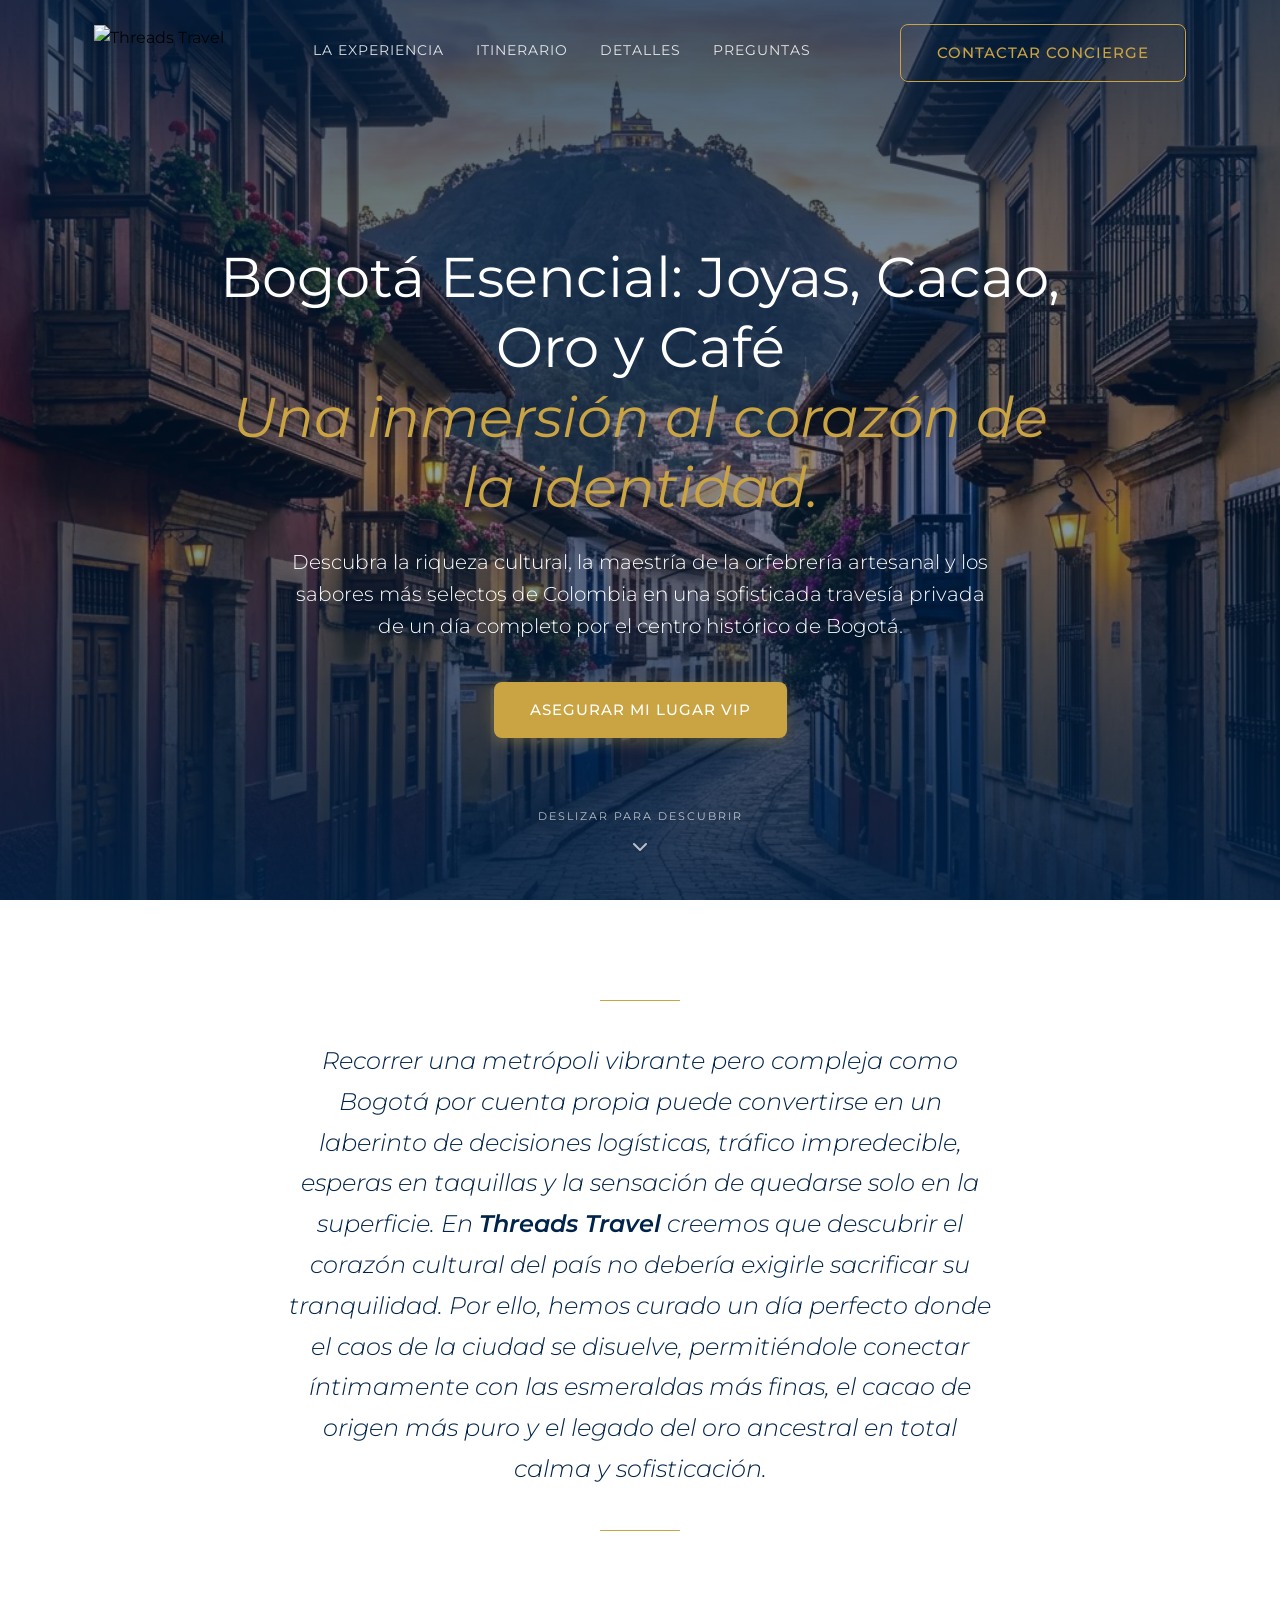
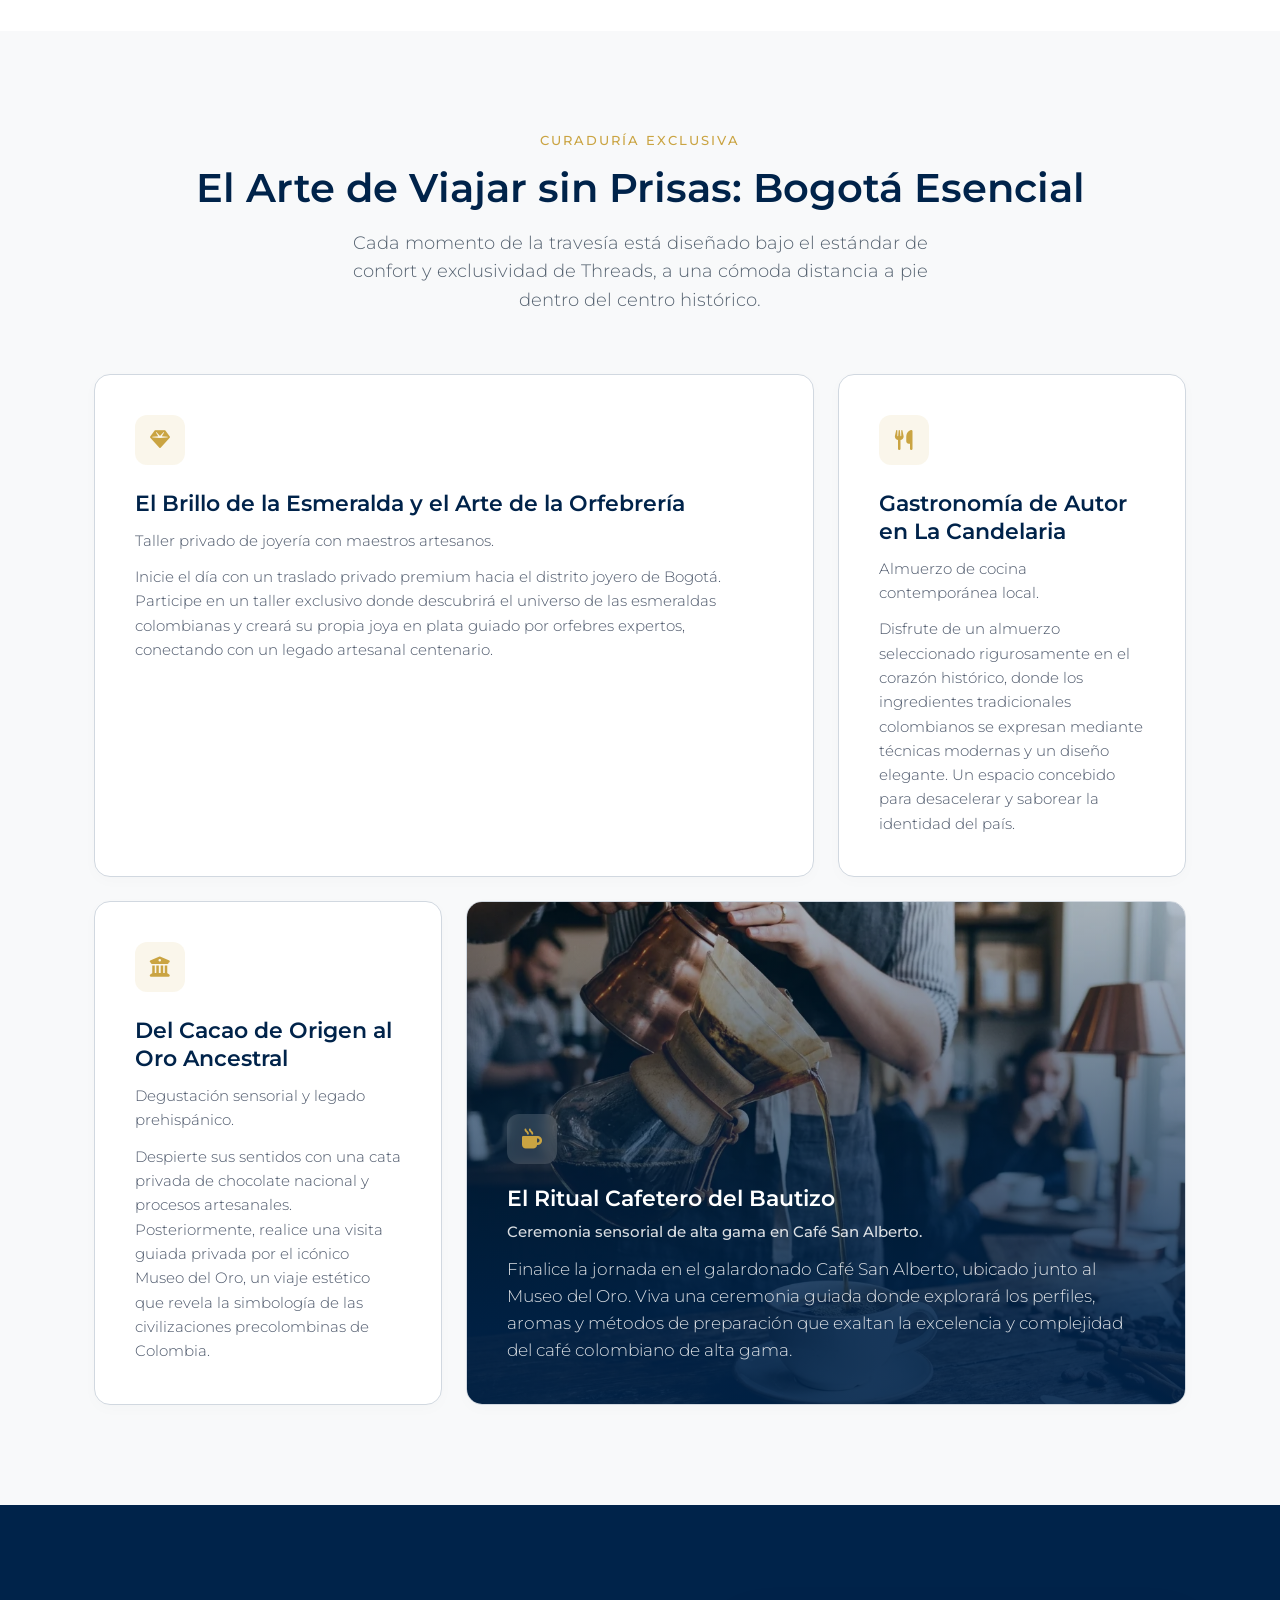
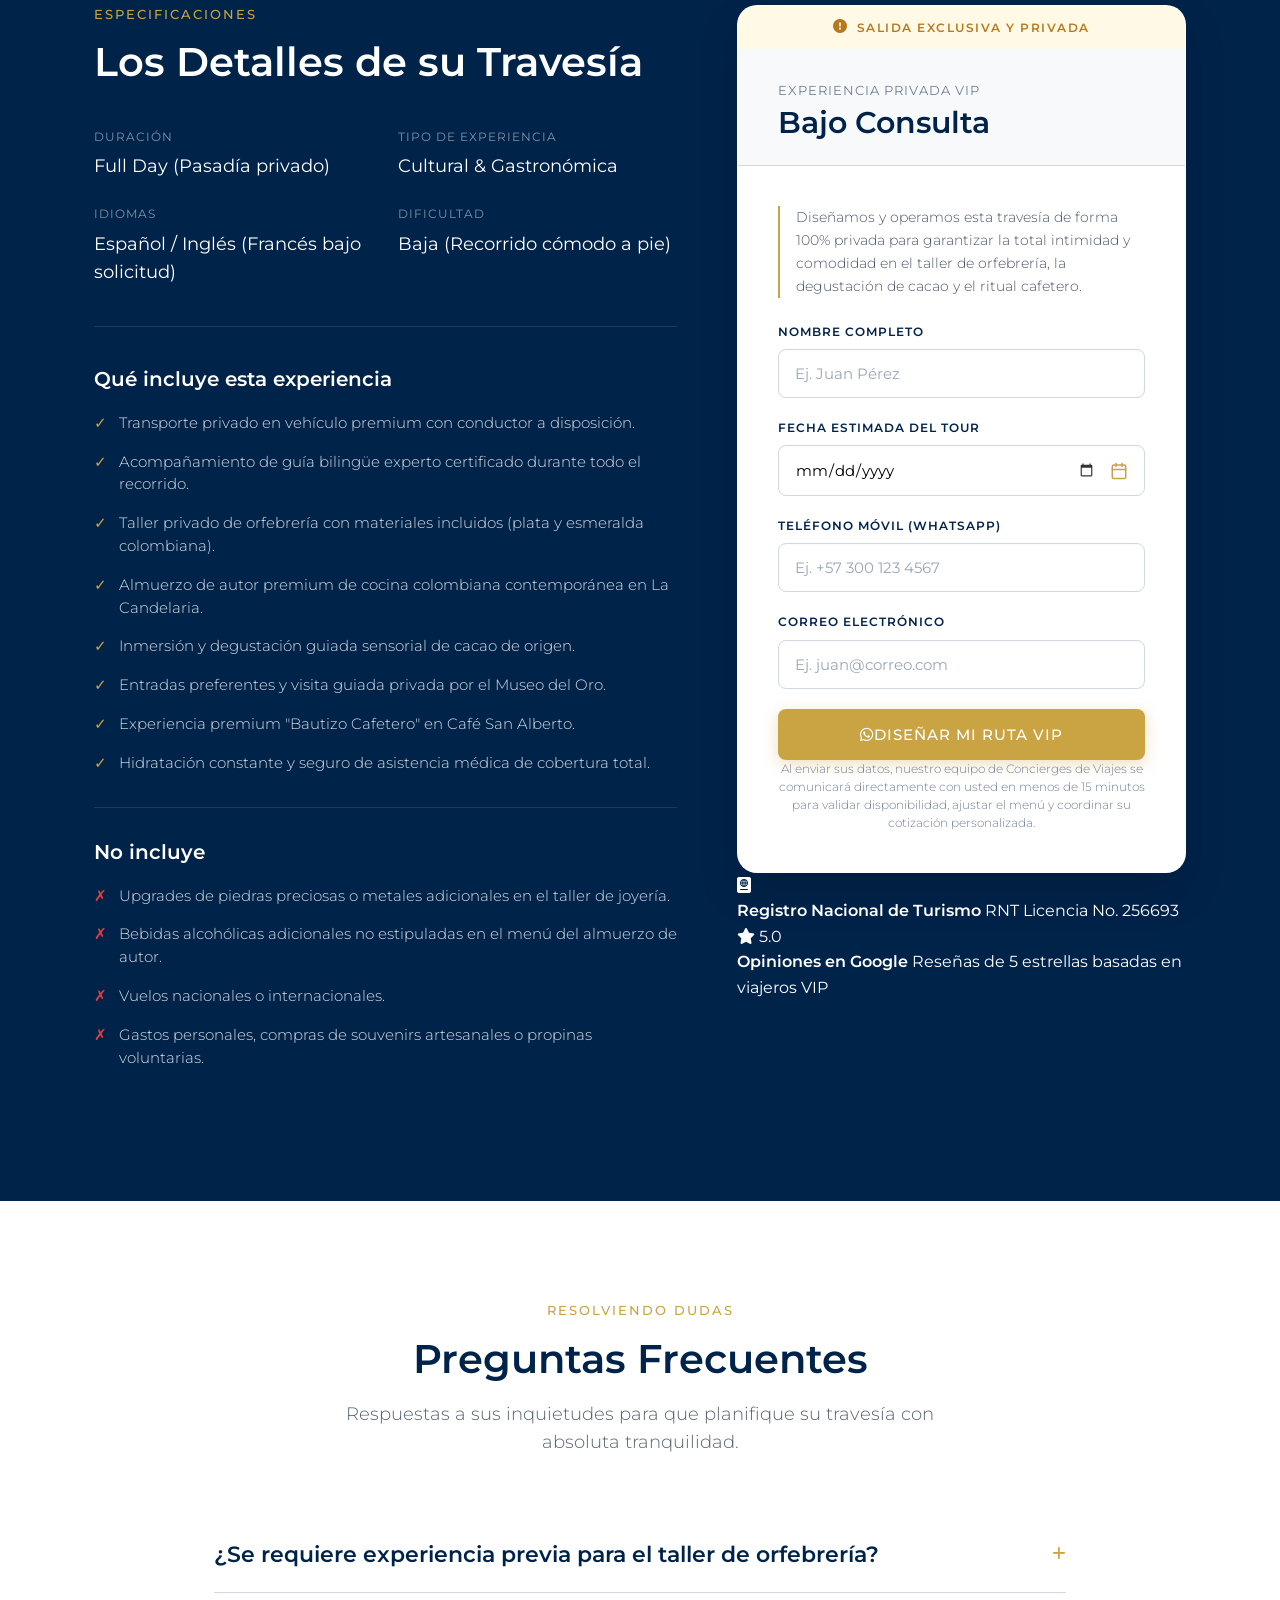
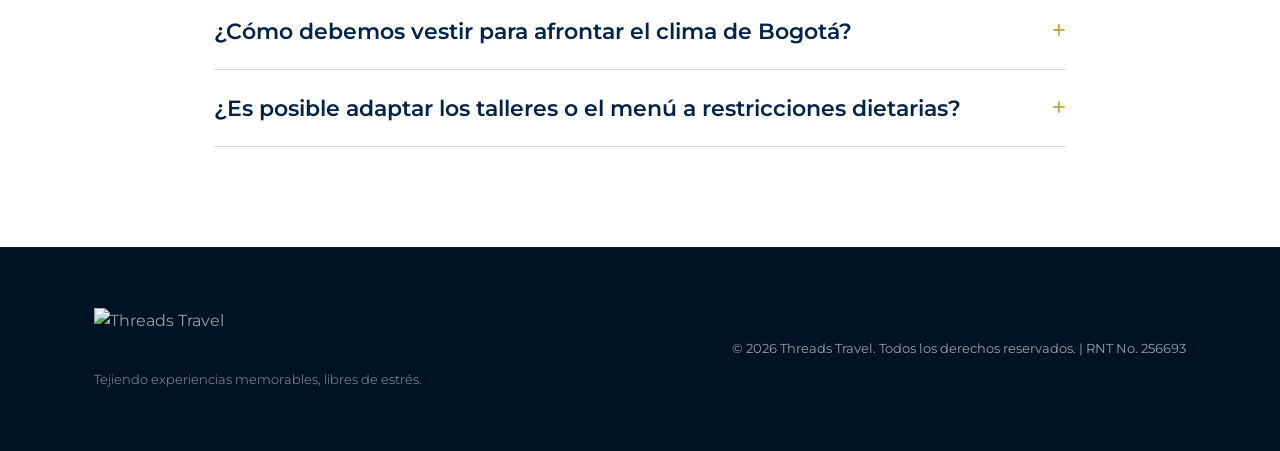
==== Bogota joyas cacao y cafe/index.html @ d7f70550 "Unificar todas las landings en un solo repositorio" ====
<!DOCTYPE html>
<html lang="es">
<head>
    <meta charset="UTF-8">
    <meta name="viewport" content="width=device-width, initial-scale=1.0">
    <title>Paquete Bogotá Esencial 2026 | VIP Threads Travel</title>
    <meta name="description" content="Descubra Bogotá en privado: taller de esmeraldas, cacao de origen, Museo del Oro y bautizo cafetero en San Alberto. ¡Cupos limitados, reserve hoy!">

    <!-- GEO SEO & Local Targeting -->
    <meta name="geo.position" content="4.6018;-74.0721">
    <meta name="geo.placename" content="La Candelaria, Bogotá, Colombia">
    <meta name="geo.region" content="CO-DC">

    <!-- Open Graph / Facebook / WhatsApp (Visual Previews) -->
    <meta property="og:type" content="website">
    <meta property="og:url" content="https://threadstravel.com/paquetes/bogota-esencial-joyas-cacao-oro-cafe-2026">
    <meta property="og:title" content="Paquete Bogotá Esencial 2026 | VIP Threads Travel">
    <meta property="og:description" content="Descubra Bogotá en privado: taller de esmeraldas, cacao de origen, Museo del Oro y bautizo cafetero en San Alberto. ¡Cupos limitados, reserve hoy!">
    <meta property="og:image" content="https://threadstravel.com/paquetes/assets/bogota_hero.webp">

    <!-- Twitter Cards (Social Previews) -->
    <meta name="twitter:card" content="summary_large_image">
    <meta name="twitter:url" content="https://threadstravel.com/paquetes/bogota-esencial-joyas-cacao-oro-cafe-2026">
    <meta name="twitter:title" content="Paquete Bogotá Esencial 2026 | VIP Threads Travel">
    <meta name="twitter:description" content="Descubra Bogotá en privado: taller de esmeraldas, cacao de origen, Museo del Oro y bautizo cafetero en San Alberto. ¡Cupos limitados, reserve hoy!">
    <meta name="twitter:image" content="https://threadstravel.com/paquetes/assets/bogota_hero.webp">

    <!-- Google Fonts -->
    <link rel="preconnect" href="https://fonts.googleapis.com">
    <link rel="preconnect" href="https://fonts.gstatic.com" crossorigin>
    <link href="https://fonts.googleapis.com/css2?family=Montserrat:ital,wght@0,300;0,400;0,500;0,600;0,700;1,300;1,400&display=swap" rel="stylesheet">
    
    <!-- Stylesheet -->
    <link rel="stylesheet" href="styles.css?v=1.1">
    
    <!-- FontAwesome for Premium Icons -->
    <link rel="stylesheet" href="https://cdnjs.cloudflare.com/ajax/libs/font-awesome/6.4.0/css/all.min.css">
    
    <!-- Schema Markup JSON-LD (SEO structured data) -->
    <script type="application/ld+json">
    {
      "@context": "https://schema.org/",
      "@type": "Product",
      "name": "Paquete VIP Bogotá Esencial: Joyas, Cacao, Oro y Café",
      "image": [
        "https://threadstravel.com/paquetes/assets/bogota_hero.webp",
        "https://threadstravel.com/paquetes/assets/coffee_ritual.webp"
      ],
      "description": "Exclusiva travesía cultural y sensorial privada de un día completo por el centro histórico de Bogotá. Incluye taller privado de joyería de esmeralda, cata de cacao de origen, visita guiada al Museo del Oro y bautizo cafetero en San Alberto.",
      "sku": "THREADS-BOGOTA-ESENCIAL-2026",
      "brand": {
        "@type": "Brand",
        "name": "Threads Travel"
      }
    }
    </script>
    <script type="application/ld+json">
    {
      "@context": "https://schema.org",
      "@type": "TouristTrip",
      "name": "Bogotá Esencial: Joyas, Cacao, Oro y Café",
      "description": "Descubre la riqueza cultural y artesanal de Colombia a través del cacao, las esmeraldas, el oro ancestral y el café premium.",
      "touristType": "Cultural",
      "itinerary": {
        "@type": "ItemList",
        "itemListElement": [
          {
            "@type": "ListItem",
            "position": 1,
            "item": {
              "@type": "Place",
              "name": "Distrito Joyero de Bogotá",
              "description": "Taller privado de orfebrería con plata y esmeralda colombiana."
            }
          },
          {
            "@type": "ListItem",
            "position": 2,
            "item": {
              "@type": "Place",
              "name": "Centro Histórico (La Candelaria)",
              "description": "Recorrido colonial a pie y almuerzo de autor contemporáneo."
            }
          },
          {
            "@type": "ListItem",
            "position": 3,
            "item": {
              "@type": "Place",
              "name": "Museo del Oro",
              "description": "Visita guiada para explorar la orfebrería prehispánica y rito sensorial del cacao."
            }
          },
          {
            "@type": "ListItem",
            "position": 4,
            "item": {
              "@type": "Place",
              "name": "Café San Alberto Candelaria",
              "description": "Experiencia del Bautizo Cafetero para explorar aromas, perfiles y métodos de preparación de café de alta gama."
            }
          }
        ]
      }
    }
    </script>
    <style>
        /* Logo image responsive styling to prevent layout breaks */
        .logo-img {
            height: 56px;
            width: auto;
            display: block;
            transition: var(--transition-smooth);
            filter: drop-shadow(0 2px 10px rgba(0, 0, 0, 0.4));
        }
        .logo-img-footer {
            height: 42px;
            width: auto;
            display: block;
            margin-bottom: 12px;
            transition: var(--transition-smooth);
        }
        @media (max-width: 768px) {
            .logo-img {
                height: 38px;
            }
            .logo-img-footer {
                height: 32px;
            }
        }
        @media (max-width: 480px) {
            .logo-img {
                height: 32px;
            }
        }
    </style>
</head>
<body>

    <!-- 1. HEADER / NAVEGACIÓN -->
    <header class="header">
        <div class="container header-container">
            <a href="https://threadstravel.com/" class="logo-link" title="Inicio Threads Travel">
                <img src="https://threadstravel.com/wp-content/uploads/2026/05/cropped-Principal-fondo-oscuro-copia.png" alt="Threads Travel" class="logo-img">
            </a>
            <nav class="nav">
                <a href="#experiencia" class="nav-link">La Experiencia</a>
                <a href="#itinerario" class="nav-link">Itinerario</a>
                <a href="#detalles" class="nav-link">Detalles</a>
                <a href="#faq" class="nav-link">Preguntas</a>
            </nav>
            <a href="https://wa.me/573224410183?text=Hola,%20deseo%20informacion%20sobre%20la%20experiencia%20Bogota%20Esencial" class="btn btn-outline" target="_blank">Contactar Concierge</a>
        </div>
    </header>

    <!-- 2. HERO SECTION -->
    <section class="hero">
        <div class="hero-bg-container">
            <img src="assets/bogota_hero.webp" alt="Centro histórico colonial de La Candelaria en Bogotá, Colombia, destino del tour privado Bogotá Esencial de Threads Travel" class="hero-bg-img" fetchpriority="high" decoding="async">
            <div class="hero-overlay"></div>
        </div>
        <div class="container hero-container">
            <h1 class="hero-title animate-fade-in">Bogotá Esencial: Joyas, Cacao, Oro y Café<br><span class="highlight">Una inmersión al corazón de la identidad.</span></h1>
            <p class="hero-subtitle animate-fade-in-delayed">Descubra la riqueza cultural, la maestría de la orfebrería artesanal y los sabores más selectos de Colombia en una sofisticada travesía privada de un día completo por el centro histórico de Bogotá.</p>
            <div class="hero-cta animate-fade-in-delayed-more">
                <a href="#detalles" class="btn btn-primary">ASEGURAR MI LUGAR VIP</a>
            </div>
        </div>
        <div class="hero-scroll-indicator">
            <span class="scroll-text">Deslizar para descubrir</span>
            <div class="scroll-arrow"><i class="fa-solid fa-chevron-down"></i></div>
        </div>
    </section>

    <!-- 3. BLOQUE DE EMPATÍA -->
    <section class="empathy-section" id="experiencia">
        <div class="container container-narrow">
            <div class="gold-divider"></div>
            <p class="empathy-text">
                Recorrer una metrópoli vibrante pero compleja como Bogotá por cuenta propia puede convertirse en un laberinto de decisiones logísticas, tráfico impredecible, esperas en taquillas y la sensación de quedarse solo en la superficie. En <strong>Threads Travel</strong> creemos que descubrir el corazón cultural del país no debería exigirle sacrificar su tranquilidad. Por ello, hemos curado un día perfecto donde el caos de la ciudad se disuelve, permitiéndole conectar íntimamente con las esmeraldas más finas, el cacao de origen más puro y el legado del oro ancestral en total calma y sofisticación.
            </p>
            <div class="gold-divider"></div>
        </div>
    </section>

    <!-- 4. PROPUESTA DE VALOR (Bento Grid) -->
    <section class="value-section" id="itinerario">
        <div class="container">
            <div class="section-header">
                <span class="section-tag">Curaduría Exclusiva</span>
                <h2 class="section-title">El Arte de Viajar sin Prisas: Bogotá Esencial</h2>
                <p class="section-subtitle">Cada momento de la travesía está diseñado bajo el estándar de confort y exclusividad de Threads, a una cómoda distancia a pie dentro del centro histórico.</p>
            </div>

            <div class="bento-grid">
                <!-- Tarjeta Bento 1 (Grande - Ancho: 2 columnas en desktop) -->
                <div class="bento-card card-large">
                    <div class="card-icon"><i class="fa-solid fa-gem"></i></div>
                    <div class="card-content">
                        <h3>El Brillo de la Esmeralda y el Arte de la Orfebrería</h3>
                        <p class="card-intro">Taller privado de joyería con maestros artesanos.</p>
                        <p>Inicie el día con un traslado privado premium hacia el distrito joyero de Bogotá. Participe en un taller exclusivo donde descubrirá el universo de las esmeraldas colombianas y creará su propia joya en plata guiado por orfebres expertos, conectando con un legado artesanal centenario.</p>
                    </div>
                </div>

                <!-- Tarjeta Bento 2 (Estándar - Ancho: 1 columna) -->
                <div class="bento-card">
                    <div class="card-icon"><i class="fa-solid fa-utensils"></i></div>
                    <div class="card-content">
                        <h3>Gastronomía de Autor en La Candelaria</h3>
                        <p class="card-intro">Almuerzo de cocina contemporánea local.</p>
                        <p>Disfrute de un almuerzo seleccionado rigurosamente en el corazón histórico, donde los ingredientes tradicionales colombianos se expresan mediante técnicas modernas y un diseño elegante. Un espacio concebido para desacelerar y saborear la identidad del país.</p>
                    </div>
                </div>

                <!-- Tarjeta Bento 3 (Estándar - Ancho: 1 columna) -->
                <div class="bento-card">
                    <div class="card-icon"><i class="fa-solid fa-building-columns"></i></div>
                    <div class="card-content">
                        <h3>Del Cacao de Origen al Oro Ancestral</h3>
                        <p class="card-intro">Degustación sensorial y legado prehispánico.</p>
                        <p>Despierte sus sentidos con una cata privada de chocolate nacional y procesos artesanales. Posteriormente, realice una visita guiada privada por el icónico Museo del Oro, un viaje estético que revela la simbología de las civilizaciones precolombinas de Colombia.</p>
                    </div>
                </div>

                <!-- Tarjeta Bento 4 (Grande con Imagen de Fondo - Ancho: 2 columnas en desktop) -->
                <div class="bento-card card-large card-has-img">
                    <div class="card-img-container">
                        <img src="assets/coffee_ritual.webp" alt="Ritual del Bautizo Cafetero en Café San Alberto con métodos artesanales, parte de la experiencia Bogotá Esencial por Threads Travel" class="card-img" loading="lazy" decoding="async">
                        <div class="card-img-overlay"></div>
                    </div>
                    <div class="card-content-overlay">
                        <div class="card-icon-light"><i class="fa-solid fa-mug-hot"></i></div>
                        <h3>El Ritual Cafetero del Bautizo</h3>
                        <p class="card-intro">Ceremonia sensorial de alta gama en Café San Alberto.</p>
                        <p>Finalice la jornada en el galardonado Café San Alberto, ubicado junto al Museo del Oro. Viva una ceremonia guiada donde explorará los perfiles, aromas y métodos de preparación que exaltan la excelencia y complejidad del café colombiano de alta gama.</p>
                    </div>
                </div>
            </div>
        </div>
    </section>

    <!-- 5. DETALLES, PRECIO Y FORMULARIO (Checkout de Dos Columnas) -->
    <section class="details-section" id="detalles">
        <div class="container">
            <div class="details-grid">
                
                <!-- Columna Izquierda: Especificaciones e Inclusiones -->
                <div class="details-info">
                    <span class="section-tag-light">Especificaciones</span>
                    <h2 class="details-title">Los Detalles de su Travesía</h2>
                    
                    <div class="specs-grid">
                        <div class="spec-item">
                            <span class="spec-label">Duración</span>
                            <span class="spec-value">Full Day (Pasadía privado)</span>
                        </div>
                        <div class="spec-item">
                            <span class="spec-label">Tipo de Experiencia</span>
                            <span class="spec-value">Cultural & Gastronómica</span>
                        </div>
                        <div class="spec-item">
                            <span class="spec-label">Idiomas</span>
                            <span class="spec-value">Español / Inglés (Francés bajo solicitud)</span>
                        </div>
                        <div class="spec-item">
                            <span class="spec-label">Dificultad</span>
                            <span class="spec-value">Baja (Recorrido cómodo a pie)</span>
                        </div>
                    </div>

                    <div class="inclusions-container">
                        <h3>Qué incluye esta experiencia</h3>
                        <ul class="inclusions-list">
                            <li><span class="list-bullet-check">✓</span> Transporte privado en vehículo premium con conductor a disposición.</li>
                            <li><span class="list-bullet-check">✓</span> Acompañamiento de guía bilingüe experto certificado durante todo el recorrido.</li>
                            <li><span class="list-bullet-check">✓</span> Taller privado de orfebrería con materiales incluidos (plata y esmeralda colombiana).</li>
                            <li><span class="list-bullet-check">✓</span> Almuerzo de autor premium de cocina colombiana contemporánea en La Candelaria.</li>
                            <li><span class="list-bullet-check">✓</span> Inmersión y degustación guiada sensorial de cacao de origen.</li>
                            <li><span class="list-bullet-check">✓</span> Entradas preferentes y visita guiada privada por el Museo del Oro.</li>
                            <li><span class="list-bullet-check">✓</span> Experiencia premium "Bautizo Cafetero" en Café San Alberto.</li>
                            <li><span class="list-bullet-check">✓</span> Hidratación constante y seguro de asistencia médica de cobertura total.</li>
                        </ul>

                        <h3 class="exclusions-title">No incluye</h3>
                        <ul class="exclusions-list">
                            <li><span class="list-bullet-cross">✗</span> Upgrades de piedras preciosas o metales adicionales en el taller de joyería.</li>
                            <li><span class="list-bullet-cross">✗</span> Bebidas alcohólicas adicionales no estipuladas en el menú del almuerzo de autor.</li>
                            <li><span class="list-bullet-cross">✗</span> Vuelos nacionales o internacionales.</li>
                            <li><span class="list-bullet-cross">✗</span> Gastos personales, compras de souvenirs artesanales o propinas voluntarias.</li>
                        </ul>
                    </div>
                </div>

                <!-- Columna Derecha: Tarjeta de Reserva y Conversión -->
                <div class="booking-column">
                    <div class="booking-card">
                        <div class="booking-urgency">
                            <i class="fa-solid fa-circle-exclamation"></i> SALIDA EXCLUSIVA Y PRIVADA
                        </div>
                        
                        <div class="booking-header">
                            <span class="price-label">Experiencia Privada VIP</span>
                            <span class="price-value" style="font-size: 1.85rem; line-height: 1.2;">Bajo Consulta</span>
                        </div>
                        
                        <div class="booking-body">
                            <p class="booking-warning-text">
                                Diseñamos y operamos esta travesía de forma 100% privada para garantizar la total intimidad y comodidad en el taller de orfebrería, la degustación de cacao y el ritual cafetero.
                            </p>
                            
                            <!-- Formulario de Reserva Integrado -->
                            <form id="booking-form" class="booking-form" action="#" method="POST">
                                <div class="form-group">
                                    <label for="booking-name" class="form-label">Nombre Completo</label>
                                    <input type="text" id="booking-name" name="name" class="form-control" placeholder="Ej. Juan Pérez" required>
                                </div>
                                <div class="form-group">
                                    <label for="booking-date" class="form-label">Fecha Estimada del Tour</label>
                                    <input type="date" id="booking-date" name="tour_date" class="form-control" required>
                                </div>
                                <div class="form-group">
                                    <label for="booking-phone" class="form-label">Teléfono Móvil (WhatsApp)</label>
                                    <input type="tel" id="booking-phone" name="phone" class="form-control" placeholder="Ej. +57 300 123 4567" required>
                                </div>
                                <div class="form-group">
                                    <label for="booking-email" class="form-label">Correo Electrónico</label>
                                    <input type="email" id="booking-email" name="email" class="form-control" placeholder="Ej. juan@correo.com" required>
                                </div>
                                
                                <button type="submit" class="btn btn-primary btn-block btn-pulse">
                                    <i class="fa-brands fa-whatsapp"></i> DISEÑAR MI RUTA VIP
                                </button>
                            </form>
                            
                            <p class="booking-footer-note">
                                Al enviar sus datos, nuestro equipo de Concierges de Viajes se comunicará directamente con usted en menos de 15 minutos para validar disponibilidad, ajustar el menú y coordinar su cotización personalizada.
                            </p>
                        </div>
                    </div>
                    
                    <!-- Sección de Confianza / Trust Section Adyacente -->
                    <div class="trust-container">
                        <div class="trust-item">
                            <div class="trust-icon"><i class="fa-solid fa-passport"></i></div>
                            <div class="trust-content">
                                <strong>Registro Nacional de Turismo</strong>
                                <span>RNT Licencia No. 256693</span>
                            </div>
                        </div>
                        <div class="trust-item">
                            <div class="trust-icon text-stars"><i class="fa-solid fa-star"></i> 5.0</div>
                            <div class="trust-content">
                                <strong>Opiniones en Google</strong>
                                <span>Reseñas de 5 estrellas basadas en viajeros VIP</span>
                            </div>
                        </div>
                    </div>
                </div>
                
            </div>
        </div>
    </section>

    <!-- 6. SECCIÓN DE PREGUNTAS FRECUENTES (FAQ Acordeón) -->
    <section class="faq-section" id="faq">
        <div class="container container-medium">
            <div class="section-header">
                <span class="section-tag">Resolviendo dudas</span>
                <h2 class="section-title">Preguntas Frecuentes</h2>
                <p class="section-subtitle">Respuestas a sus inquietudes para que planifique su travesía con absoluta tranquilidad.</p>
            </div>

            <div class="accordion">
                <!-- FAQ Item 1 -->
                <div class="accordion-item">
                    <button class="accordion-header" aria-expanded="false">
                        <h3>¿Se requiere experiencia previa para el taller de orfebrería?</h3>
                        <span class="accordion-icon"><i class="fa-solid fa-plus"></i></span>
                    </button>
                    <div class="accordion-collapse">
                        <div class="accordion-body">
                            <p>No, ninguna. El taller privado de joyería está diseñado para principiantes. Será guiado paso a paso por un maestro orfebre profesional de forma totalmente segura. Aprenderá los fundamentos y soldará su propia pieza de plata con una esmeralda natural colombiana, llevándose un recuerdo único creado con sus propias manos.</p>
                        </div>
                    </div>
                </div>

                <!-- FAQ Item 2 -->
                <div class="accordion-item">
                    <button class="accordion-header" aria-expanded="false">
                        <h3>¿Cómo debemos vestir para afrontar el clima de Bogotá?</h3>
                        <span class="accordion-icon"><i class="fa-solid fa-plus"></i></span>
                    </button>
                    <div class="accordion-collapse">
                        <div class="accordion-body">
                            <p>Bogotá se encuentra a 2.600 metros de altitud y su clima suele cambiar rápidamente a lo largo del día. Recomendamos vestir "en capas", llevar una chaqueta abrigada e impermeable o un paraguas ligero. Dado que el itinerario incluye caminatas por las históricas calles empedradas de La Candelaria, es indispensable utilizar calzado cerrado, cómodo y con suela antideslizante.</p>
                        </div>
                    </div>
                </div>

                <!-- FAQ Item 3 -->
                <div class="accordion-item">
                    <button class="accordion-header" aria-expanded="false">
                        <h3>¿Es posible adaptar los talleres o el menú a restricciones dietarias?</h3>
                        <span class="accordion-icon"><i class="fa-solid fa-plus"></i></span>
                    </button>
                    <div class="accordion-collapse">
                        <div class="accordion-body">
                            <p>Absolutamente. Al ser una experiencia 100% privada, podemos adaptar cada detalle a sus necesidades. Antes del viaje, su concierge validará si algún invitado presenta alergias, intolerancias alimentarias o preferencias vegetarianas/veganas para diseñar un almuerzo de autor y una inmersión de cacao totalmente seguras y personalizadas.</p>
                        </div>
                    </div>
                </div>
            </div>
        </div>
    </section>

    <!-- 7. FOOTER -->
    <footer class="footer">
        <div class="container footer-container">
            <div class="footer-brand">
                <a href="https://threadstravel.com/" class="logo-link" title="Inicio Threads Travel">
                    <img src="https://threadstravel.com/wp-content/uploads/2026/05/cropped-Principal-fondo-oscuro-copia.png" alt="Threads Travel" class="logo-img-footer">
                </a>
                <p>Tejiendo experiencias memorables, libres de estrés.</p>
            </div>
            <div class="footer-copy">
                &copy; 2026 Threads Travel. Todos los derechos reservados. | RNT No. 256693
            </div>
        </div>
    </footer>

    <!-- Interactive JS for Accordion & Form Submit to WhatsApp -->
    <script>
        document.addEventListener('DOMContentLoaded', () => {
            // Accordion Logic
            const accordionHeaders = document.querySelectorAll('.accordion-header');
            
            accordionHeaders.forEach(header => {
                header.addEventListener('click', () => {
                    const isExpanded = header.getAttribute('aria-expanded') === 'true';
                    const activeCollapse = header.nextElementSibling;
                    const icon = header.querySelector('.accordion-icon i');

                    // Close all other items
                    accordionHeaders.forEach(otherHeader => {
                        if (otherHeader !== header) {
                            otherHeader.setAttribute('aria-expanded', 'false');
                            otherHeader.nextElementSibling.style.maxHeight = null;
                            otherHeader.querySelector('.accordion-icon i').className = 'fa-solid fa-plus';
                        }
                    });

                    if (isExpanded) {
                        header.setAttribute('aria-expanded', 'false');
                        activeCollapse.style.maxHeight = null;
                        icon.className = 'fa-solid fa-plus';
                    } else {
                        header.setAttribute('aria-expanded', 'true');
                        activeCollapse.style.maxHeight = activeCollapse.scrollHeight + 'px';
                        icon.className = 'fa-solid fa-minus';
                    }
                });
            });

            // Form Submit Logic to WhatsApp
            const bookingForm = document.getElementById('booking-form');
            if (bookingForm) {
                bookingForm.addEventListener('submit', function(e) {
                    e.preventDefault();
                    
                    const name = document.getElementById('booking-name').value;
                    const date = document.getElementById('booking-date').value;
                    const phone = document.getElementById('booking-phone').value;
                    const email = document.getElementById('booking-email').value;
                    
                    const text = `Hola Concierge Threads Travel. Deseo cotizar la experiencia privada "Bogotá Esencial: joyas, cacao, oro y café".\n\nMis datos de contacto:\n- Nombre: ${name}\n- Fecha estimada: ${date}\n- Teléfono: ${phone}\n- Correo: ${email}`;
                    
                    const url = `https://wa.me/573224410183?text=${encodeURIComponent(text)}`;
                    window.open(url, '_blank');
                });
            }
        });
    </script>
</body>
</html>
---- Bogota joyas cacao y cafe/styles.css ----
/* -------------------------------------------------------------
   THREADS TRAVEL DESIGN SYSTEM (VANILLA CSS)
   Paleta:
   - Azul Marino: #00234A (Confianza, Estructura, Fondo Premium)
   - Dorado: #CAA442 (Exclusividad, Acción, Acentos)
   - Blanco Puro: #FFFFFF (Fricción Cero)
   - Negro Noche: #000305 (Legibilidad Máxima)
   - Gris Tenue: #F8F9FA / #ECEFF2 (Bento Grid, Fondos)
------------------------------------------------------------- */

:root {
    --color-primary: #00234A;
    --color-accent: #CAA442;
    --color-accent-hover: #b89333;
    --color-text-dark: #000305;
    --color-bg-light: #FFFFFF;
    --color-bg-secondary: #F8F9FA;
    --color-bg-muted: #ECEFF2;
    --color-border: #D1D8E0;
    
    --font-heading: 'Montserrat', system-ui, -apple-system, sans-serif;
    --font-body: 'Montserrat', system-ui, -apple-system, sans-serif;
    
    --container-width: 1140px;
    --container-narrow: 750px;
    --container-medium: 900px;
    
    --transition-smooth: all 0.4s cubic-bezier(0.16, 1, 0.3, 1);
}

/* Reset & Base Styles */
* {
    margin: 0;
    padding: 0;
    box-sizing: border-box;
}

html {
    scroll-behavior: smooth;
    font-size: 16px;
}

body {
    font-family: var(--font-body);
    background-color: var(--color-bg-light);
    color: var(--color-text-dark);
    line-height: 1.6;
    overflow-x: hidden;
    -webkit-font-smoothing: antialiased;
}

.container {
    width: 100%;
    max-width: var(--container-width);
    margin: 0 auto;
    padding: 0 24px;
}

.container-narrow {
    max-width: var(--container-narrow);
}

.container-medium {
    max-width: var(--container-medium);
}

/* Typographical Hierarchy */
h1, h2, h3, h4 {
    font-family: var(--font-heading);
    color: var(--color-primary);
    line-height: 1.25;
    font-weight: 600;
}

p {
    font-weight: 300;
    font-size: 1.05rem;
}

strong {
    font-weight: 600;
}

/* Buttons & Interactive Elements */
.btn {
    display: inline-flex;
    align-items: center;
    justify-content: center;
    padding: 16px 36px;
    border-radius: 8px;
    font-family: var(--font-body);
    font-weight: 500;
    font-size: 0.95rem;
    letter-spacing: 1px;
    text-transform: uppercase;
    text-decoration: none;
    cursor: pointer;
    transition: var(--transition-smooth);
    border: none;
}

.btn-primary {
    background-color: var(--color-accent);
    color: #FFFFFF;
    box-shadow: 0 4px 15px rgba(202, 164, 66, 0.35);
}

.btn-primary:hover {
    background-color: var(--color-accent-hover);
    transform: translateY(-2px);
    box-shadow: 0 8px 25px rgba(202, 164, 66, 0.45);
}

.btn-outline {
    background-color: transparent;
    border: 1px solid var(--color-accent);
    color: var(--color-accent);
}

.btn-outline:hover {
    background-color: var(--color-accent);
    color: #FFFFFF;
    transform: translateY(-2px);
}

.btn-block {
    width: 100%;
    display: flex;
}

/* Header & Nav */
.header {
    position: absolute;
    top: 0;
    left: 0;
    width: 100%;
    z-index: 100;
    padding: 24px 0;
}

.header-container {
    display: flex;
    justify-content: space-between;
    align-items: center;
}

.logo {
    display: flex;
    flex-direction: column;
    letter-spacing: 3px;
    color: #FFFFFF;
    text-shadow: 0 2px 4px rgba(0,0,0,0.1);
}

.logo-text {
    font-family: var(--font-heading);
    font-size: 1.5rem;
    font-weight: 600;
}

.logo-subtext {
    font-family: var(--font-body);
    font-size: 0.65rem;
    margin-top: -3px;
}

.nav {
    display: flex;
    gap: 32px;
}

.nav-link {
    color: #FFFFFF;
    text-decoration: none;
    font-size: 0.85rem;
    font-weight: 400;
    letter-spacing: 1px;
    text-transform: uppercase;
    transition: var(--transition-smooth);
    opacity: 0.85;
    position: relative;
    padding-bottom: 4px;
}

.nav-link:after {
    content: '';
    position: absolute;
    bottom: 0;
    left: 0;
    width: 0;
    height: 1px;
    background-color: var(--color-accent);
    transition: var(--transition-smooth);
}

.nav-link:hover {
    opacity: 1;
}

.nav-link:hover:after {
    width: 100%;
}

.logo-link {
    text-decoration: none;
    color: inherit;
    display: inline-block;
}

/* HERO SECTION */
.hero {
    position: relative;
    height: 100vh;
    min-height: 700px;
    display: flex;
    align-items: center;
    color: #FFFFFF;
    overflow: hidden;
}

.hero-bg-container {
    position: absolute;
    top: 0;
    left: 0;
    width: 100%;
    height: 100%;
    z-index: 1;
    overflow: hidden;
}

.hero-bg-img {
    width: 100%;
    height: 100%;
    object-fit: cover;
    transform: scale(1.02);
    animation: zoom-out 20s ease-out forwards;
}

.hero-overlay {
    position: absolute;
    top: 0;
    left: 0;
    width: 100%;
    height: 100%;
    background: linear-gradient(to bottom, rgba(0, 35, 74, 0.75) 0%, rgba(0, 35, 74, 0.4) 50%, rgba(0, 35, 74, 0.85) 100%);
    z-index: 2;
}

.hero-container {
    position: relative;
    z-index: 2;
    text-align: center;
    max-width: 900px;
    margin: 0 auto;
    padding-top: 80px;
}

.hero-title {
    font-size: 3.5rem;
    color: #FFFFFF;
    margin-bottom: 24px;
    font-weight: 400;
}

.hero-title .highlight {
    color: var(--color-accent);
    font-family: var(--font-heading);
    font-style: italic;
    font-weight: 400;
}

.hero-subtitle {
    font-size: 1.25rem;
    opacity: 0.9;
    max-width: 700px;
    margin: 0 auto 40px;
    font-weight: 300;
    line-height: 1.6;
}

.hero-scroll-indicator {
    position: absolute;
    bottom: 40px;
    left: 50%;
    transform: translateX(-50%);
    z-index: 2;
    display: flex;
    flex-direction: column;
    align-items: center;
    gap: 8px;
    opacity: 0.7;
}

.scroll-text {
    font-size: 0.7rem;
    text-transform: uppercase;
    letter-spacing: 2px;
}

.scroll-arrow {
    animation: bounce 2s infinite;
}

/* BLOQUE DE EMPATÍA */
.empathy-section {
    padding: 100px 0;
    background-color: var(--color-bg-light);
    text-align: center;
}

.gold-divider {
    width: 80px;
    height: 1px;
    background-color: var(--color-accent);
    margin: 0 auto;
}

.empathy-text {
    font-family: var(--font-heading);
    font-style: italic;
    font-size: 1.5rem;
    color: var(--color-primary);
    line-height: 1.7;
    margin: 40px auto;
}

/* PROPUESTA DE VALOR (Bento Grid) */
.value-section {
    padding: 100px 0;
    background-color: var(--color-bg-secondary);
}

.section-header {
    text-align: center;
    margin-bottom: 60px;
}

.section-tag {
    font-family: var(--font-body);
    font-size: 0.8rem;
    color: var(--color-accent);
    text-transform: uppercase;
    letter-spacing: 2px;
    font-weight: 500;
    display: block;
    margin-bottom: 12px;
}

.section-title {
    font-size: 2.5rem;
    margin-bottom: 16px;
}

.section-subtitle {
    font-size: 1.1rem;
    color: #556270;
    max-width: 600px;
    margin: 0 auto;
    font-weight: 300;
}

/* Bento Grid Layout */
.bento-grid {
    display: grid;
    grid-template-columns: repeat(3, 1fr);
    grid-auto-rows: minmax(280px, auto);
    gap: 24px;
}

.bento-card {
    background-color: var(--color-bg-light);
    border-radius: 16px;
    padding: 40px;
    border: 1px solid var(--color-border);
    transition: var(--transition-smooth);
    display: flex;
    flex-direction: column;
    justify-content: flex-start;
    box-shadow: 0 4px 15px rgba(0, 35, 74, 0.02);
}

.bento-card:hover {
    transform: translateY(-5px);
    box-shadow: 0 12px 30px rgba(0, 35, 74, 0.06);
    border-color: rgba(202, 164, 66, 0.3);
}

.bento-card.card-large {
    grid-column: span 2;
}

.card-icon {
    width: 50px;
    height: 50px;
    background-color: rgba(202, 164, 66, 0.1);
    color: var(--color-accent);
    border-radius: 12px;
    display: flex;
    align-items: center;
    justify-content: center;
    font-size: 1.25rem;
    margin-bottom: 24px;
    transition: var(--transition-smooth);
}

.bento-card:hover .card-icon {
    background-color: var(--color-accent);
    color: #FFFFFF;
}

.card-content h3 {
    font-size: 1.4rem;
    margin-bottom: 12px;
}

.card-intro {
    font-weight: 500;
    color: var(--color-accent);
    margin-bottom: 12px;
    font-size: 0.95rem;
}

.card-content p {
    color: #4A5568;
    font-size: 0.95rem;
    font-weight: 300;
}

/* Card with background image (Bento Special) */
.bento-card.card-has-img {
    padding: 0;
    position: relative;
    overflow: hidden;
    color: #FFFFFF;
    min-height: 380px;
}

.card-img-container {
    position: absolute;
    top: 0;
    left: 0;
    width: 100%;
    height: 100%;
    z-index: 1;
}

.card-img {
    width: 100%;
    height: 100%;
    object-fit: cover;
    transition: var(--transition-smooth);
}

.bento-card.card-has-img:hover .card-img {
    transform: scale(1.05);
}

.card-img-overlay {
    position: absolute;
    top: 0;
    left: 0;
    width: 100%;
    height: 100%;
    background: linear-gradient(to top, rgba(0, 35, 74, 0.9) 15%, rgba(0, 35, 74, 0.3) 100%);
    z-index: 2;
}

.card-content-overlay {
    position: relative;
    z-index: 3;
    padding: 40px;
    margin-top: auto;
}

.card-icon-light {
    width: 50px;
    height: 50px;
    background-color: rgba(255, 255, 255, 0.15);
    color: var(--color-accent);
    border-radius: 12px;
    display: flex;
    align-items: center;
    justify-content: center;
    font-size: 1.25rem;
    margin-bottom: 20px;
    backdrop-filter: blur(5px);
}

.card-content-overlay h3 {
    color: #FFFFFF;
    font-size: 1.4rem;
    margin-bottom: 8px;
}

.card-content-overlay p {
    color: rgba(255, 255, 255, 0.85);
}

/* DETALLES Y PRECIO */
.details-section {
    padding: 100px 0;
    background-color: var(--color-primary);
    color: #FFFFFF;
}

.details-grid {
    display: grid;
    grid-template-columns: 1.3fr 1fr;
    gap: 60px;
    align-items: start;
}

.section-tag-light {
    font-family: var(--font-body);
    font-size: 0.8rem;
    color: var(--color-accent);
    text-transform: uppercase;
    letter-spacing: 2px;
    font-weight: 500;
    display: block;
    margin-bottom: 12px;
}

.details-title {
    color: #FFFFFF;
    font-size: 2.5rem;
    margin-bottom: 40px;
}

.specs-grid {
    display: grid;
    grid-template-columns: repeat(2, 1fr);
    gap: 24px;
    margin-bottom: 40px;
    border-bottom: 1px solid rgba(255, 255, 255, 0.1);
    padding-bottom: 40px;
}

.spec-item {
    display: flex;
    flex-direction: column;
    gap: 6px;
}

.spec-label {
    font-size: 0.75rem;
    text-transform: uppercase;
    letter-spacing: 1px;
    color: rgba(255, 255, 255, 0.5);
}

.spec-value {
    font-size: 1.1rem;
    font-weight: 400;
    color: #FFFFFF;
}

.inclusions-container h3 {
    color: #FFFFFF;
    font-size: 1.25rem;
    margin-bottom: 20px;
}

.inclusions-list, .exclusions-list {
    list-style: none;
    margin-bottom: 32px;
}

.inclusions-list li, .exclusions-list li {
    display: flex;
    gap: 12px;
    margin-bottom: 16px;
    font-size: 0.95rem;
    font-weight: 300;
    color: rgba(255, 255, 255, 0.85);
    line-height: 1.5;
}

.list-bullet-check {
    color: var(--color-accent);
    font-weight: bold;
}

.list-bullet-cross {
    color: #E53E3E;
    font-weight: bold;
}

.exclusions-title {
    margin-top: 16px;
    border-top: 1px solid rgba(255, 255, 255, 0.1);
    padding-top: 32px;
}

/* Booking Card (Right Column) */
.booking-column {
    position: sticky;
    top: 40px;
}

.booking-card {
    background-color: var(--color-bg-light);
    border-radius: 20px;
    color: var(--color-text-dark);
    overflow: hidden;
    box-shadow: 0 20px 40px rgba(0, 0, 0, 0.15);
    border: 1px solid rgba(255, 255, 255, 0.1);
}

.booking-urgency {
    background-color: #FFF9E6;
    color: #B7791F;
    font-size: 0.75rem;
    font-weight: 600;
    letter-spacing: 1.5px;
    padding: 12px 24px;
    text-align: center;
    display: flex;
    align-items: center;
    justify-content: center;
    gap: 8px;
}

.booking-urgency i {
    font-size: 0.85rem;
}

.booking-header {
    background-color: var(--color-bg-secondary);
    padding: 32px 40px 24px;
    border-bottom: 1px solid var(--color-border);
    display: flex;
    flex-direction: column;
    gap: 4px;
}

.price-label {
    font-size: 0.8rem;
    text-transform: uppercase;
    letter-spacing: 1px;
    color: #718096;
}

.price-value {
    font-family: var(--font-heading);
    font-size: 3rem;
    font-weight: 600;
    color: var(--color-primary);
}

.price-value .currency {
    font-size: 1.25rem;
    font-family: var(--font-body);
    font-weight: 400;
    color: var(--color-accent);
}

.booking-body {
    padding: 40px;
}

.booking-warning-text {
    color: #4A5568;
    font-size: 0.9rem;
    margin-bottom: 24px;
    line-height: 1.6;
    border-left: 2px solid var(--color-accent);
    padding-left: 16px;
}

/* Booking Form Elements */
.booking-form {
    display: flex;
    flex-direction: column;
    gap: 20px;
}

.form-group {
    display: flex;
    flex-direction: column;
    gap: 8px;
    align-items: stretch;
}

.form-label {
    font-size: 0.75rem;
    text-transform: uppercase;
    letter-spacing: 1px;
    font-weight: 600;
    color: var(--color-primary);
    transition: var(--transition-smooth);
}

.form-control {
    width: 100%;
    padding: 14px 16px;
    border: 1px solid var(--color-border);
    border-radius: 8px;
    font-family: var(--font-body);
    font-size: 0.95rem;
    font-weight: 400;
    color: var(--color-text-dark);
    background-color: #FFFFFF;
    transition: var(--transition-smooth);
    box-shadow: inset 0 1px 2px rgba(0, 0, 0, 0.02);
}

.form-control::placeholder {
    color: rgba(0, 35, 74, 0.4);
}

.form-control:focus {
    outline: none;
    border-color: var(--color-accent);
    background-color: #FFFFFF;
    box-shadow: 0 0 0 4px rgba(202, 164, 66, 0.15);
}

/* Focus highlight for labels */
.form-group:focus-within .form-label {
    color: var(--color-accent);
}

/* Date Input Styling */
input[type="date"].form-control {
    font-family: var(--font-body);
    color: var(--color-text-dark);
    -webkit-appearance: none;
    -moz-appearance: none;
    appearance: none;
    background-image: url("data:image/svg+xml,%3Csvg xmlns='http://www.w3.org/2000/svg' width='24' height='24' viewBox='0 0 24 24' fill='none' stroke='%23CAA442' stroke-width='2' stroke-linecap='round' stroke-linejoin='round'%3E%3Crect x='3' y='4' width='18' height='18' rx='2' ry='2'%3E%3C/rect%3E%3Cline x1='16' y1='2' x2='16' y2='6'%3E%3C/line%3E%3Cline x1='8' y1='2' x2='8' y2='6'%3E%3C/line%3E%3Cline x1='3' y1='10' x2='21' y2='10'%3E%3C/line%3E%3C/svg%3E");
    background-repeat: no-repeat;
    background-position: right 16px center;
    background-size: 18px 18px;
    padding-right: 48px;
}

input[type="date"].form-control::-webkit-calendar-picker-indicator {
    color: var(--color-accent);
    opacity: 0.8;
    cursor: pointer;
    transition: var(--transition-smooth);
}

input[type="date"].form-control::-webkit-calendar-picker-indicator:hover {
    opacity: 1;
}


.booking-meta-info {
    display: flex;
    flex-direction: column;
    gap: 16px;
    margin-bottom: 32px;
}

.meta-item {
    display: flex;
    gap: 12px;
    font-size: 0.85rem;
    color: #718096;
    line-height: 1.4;
}

.meta-item i {
    color: var(--color-accent);
    font-size: 1rem;
    margin-top: 2px;
}

.booking-action {
    margin-bottom: 20px;
}

.booking-action .btn {
    font-size: 0.825rem;
    padding: 14px 20px;
    gap: 8px;
    letter-spacing: 0.5px;
    font-weight: 600;
}

.btn-pulse {
    animation: subtle-pulse 2s infinite;
}

.booking-footer-note {
    font-size: 0.75rem;
    color: #718096;
    line-height: 1.5;
    text-align: center;
}

/* FAQ SECTION */
.faq-section {
    padding: 100px 0;
    background-color: var(--color-bg-light);
}

.accordion {
    max-width: var(--container-medium);
    margin: 40px auto 0;
}

.accordion-item {
    border-bottom: 1px solid var(--color-border);
}

.accordion-header {
    width: 100%;
    display: flex;
    justify-content: space-between;
    align-items: center;
    padding: 24px 0;
    background: none;
    border: none;
    text-align: left;
    font-family: var(--font-heading);
    font-size: 1.2rem;
    font-weight: 500;
    color: var(--color-primary);
    cursor: pointer;
    transition: var(--transition-smooth);
}

.accordion-header:hover {
    color: var(--color-accent);
}

.accordion-icon {
    font-size: 0.9rem;
    color: var(--color-accent);
    transition: var(--transition-smooth);
}

.accordion-collapse {
    max-height: 0;
    overflow: hidden;
    transition: max-height 0.4s cubic-bezier(0.16, 1, 0.3, 1);
}

.accordion-body {
    padding-bottom: 24px;
}

.accordion-body p {
    color: #4A5568;
    font-size: 0.95rem;
    line-height: 1.6;
    font-weight: 300;
}

/* Footer */
.footer {
    background-color: #001226;
    color: rgba(255, 255, 255, 0.6);
    padding: 60px 0;
    border-top: 1px solid rgba(255, 255, 255, 0.05);
}

.footer-container {
    display: flex;
    justify-content: space-between;
    align-items: center;
}

.footer-brand {
    display: flex;
    flex-direction: column;
}

.footer-brand .logo-text {
    font-size: 1.25rem;
    color: #FFFFFF;
}

.footer-brand p {
    font-size: 0.8rem;
    margin-top: 8px;
}

.footer-copy {
    font-size: 0.8rem;
}

/* Animations */
@keyframes zoom-out {
    from {
        transform: scale(1.05);
    }
    to {
        transform: scale(1);
    }
}

@keyframes bounce {
    0%, 20%, 50%, 80%, 100% {
        transform: translateY(0);
    }
    40% {
        transform: translateY(-8px);
    }
    60% {
        transform: translateY(-4px);
    }
}

@keyframes subtle-pulse {
    0% {
        box-shadow: 0 4px 15px rgba(202, 164, 66, 0.35);
    }
    50% {
        box-shadow: 0 4px 25px rgba(202, 164, 66, 0.6);
    }
    100% {
        box-shadow: 0 4px 15px rgba(202, 164, 66, 0.35);
    }
}

.animate-fade-in {
    opacity: 0;
    transform: translateY(20px);
    animation: fade-in 1s cubic-bezier(0.16, 1, 0.3, 1) forwards;
}

.animate-fade-in-delayed {
    opacity: 0;
    transform: translateY(20px);
    animation: fade-in 1s cubic-bezier(0.16, 1, 0.3, 1) 0.3s forwards;
}

.animate-fade-in-delayed-more {
    opacity: 0;
    transform: translateY(20px);
    animation: fade-in 1s cubic-bezier(0.16, 1, 0.3, 1) 0.6s forwards;
}

@keyframes fade-in {
    to {
        opacity: 1;
        transform: translateY(0);
    }
}

/* Responsive Web Design (Media Queries) */
@media (max-width: 1024px) {
    .bento-grid {
        grid-template-columns: repeat(2, 1fr);
    }
    
    .bento-card.card-large {
        grid-column: span 2;
    }
    
    .details-grid {
        grid-template-columns: 1fr;
        gap: 40px;
    }
    
    .booking-column {
        position: static;
    }
}

@media (max-width: 768px) {
    .header {
        padding: 12px 0;
    }
    
    .header-container {
        gap: 12px;
    }
    
    .logo-text {
        font-size: 1.2rem;
    }
    
    .logo-subtext {
        font-size: 0.55rem;
    }
    
    .header .btn-outline {
        padding: 8px 14px;
        font-size: 0.75rem;
        letter-spacing: 0.5px;
    }

    .nav {
        display: none;
    }
    
    .hero {
        height: auto;
        min-height: 600px;
        padding: 120px 0 80px;
    }
    
    .hero-title {
        font-size: 1.85rem;
        line-height: 1.3;
    }
    
    .hero-subtitle {
        font-size: 0.95rem;
        margin-bottom: 30px;
    }
    
    .btn {
        padding: 14px 28px;
        font-size: 0.85rem;
    }
    
    .empathy-section {
        padding: 60px 0;
    }
    
    .empathy-text {
        font-size: 1.15rem;
        margin: 24px auto;
    }
    
    .value-section {
        padding: 60px 0;
    }
    
    .section-title {
        font-size: 2rem;
    }
    
    .bento-grid {
        grid-template-columns: 1fr;
        gap: 16px;
    }
    
    .bento-card {
        padding: 24px;
    }
    
    .bento-card.card-large {
        grid-column: span 1;
    }
    
    .bento-card.card-has-img {
        min-height: 320px;
    }
    
    .card-content-overlay {
        padding: 24px;
    }
    
    .details-section {
        padding: 60px 0;
    }
    
    .details-title {
        font-size: 2rem;
        margin-bottom: 24px;
    }
    
    .specs-grid {
        grid-template-columns: 1fr;
        gap: 16px;
        padding-bottom: 24px;
        margin-bottom: 24px;
    }
    
    .booking-card .booking-header {
        padding: 24px 20px;
    }
    
    .booking-card .booking-body {
        padding: 24px 20px;
    }
    
    .booking-warning-text {
        padding-left: 12px;
        margin-bottom: 20px;
    }
    
    .booking-action .btn {
        font-size: 0.8rem;
        padding: 12px 16px;
    }
    
    .faq-section {
        padding: 60px 0;
    }
    
    .accordion-header {
        padding: 18px 0;
        font-size: 1.05rem;
    }
    
    .footer-container {
        flex-direction: column;
        align-items: flex-start;
        gap: 20px;
    }
}

@media (max-width: 480px) {
    .hero-title {
        font-size: 1.55rem;
    }
    
    .header-container {
        flex-direction: row;
        justify-content: space-between;
        align-items: center;
    }
    
    .logo-text {
        font-size: 1rem;
    }
    
    .header .btn-outline {
        padding: 6px 10px;
        font-size: 0.7rem;
    }
    
    .booking-header .price-value {
        font-size: 2.5rem;
    }
    
    .booking-action .btn {
        font-size: 0.75rem;
        padding: 12px 10px;
    }
}

/* Logo image responsive styling */
.logo-img {
    height: 56px;
    width: auto;
    display: block;
    transition: var(--transition-smooth);
    filter: drop-shadow(0 2px 10px rgba(0, 0, 0, 0.4));
}

.logo-img-footer {
    height: 42px;
    width: auto;
    display: block;
    margin-bottom: 12px;
    transition: var(--transition-smooth);
}

@media (max-width: 768px) {
    .logo-img {
        height: 38px;
    }
    .logo-img-footer {
        height: 32px;
    }
}

@media (max-width: 480px) {
    .logo-img {
        height: 32px;
    }
}
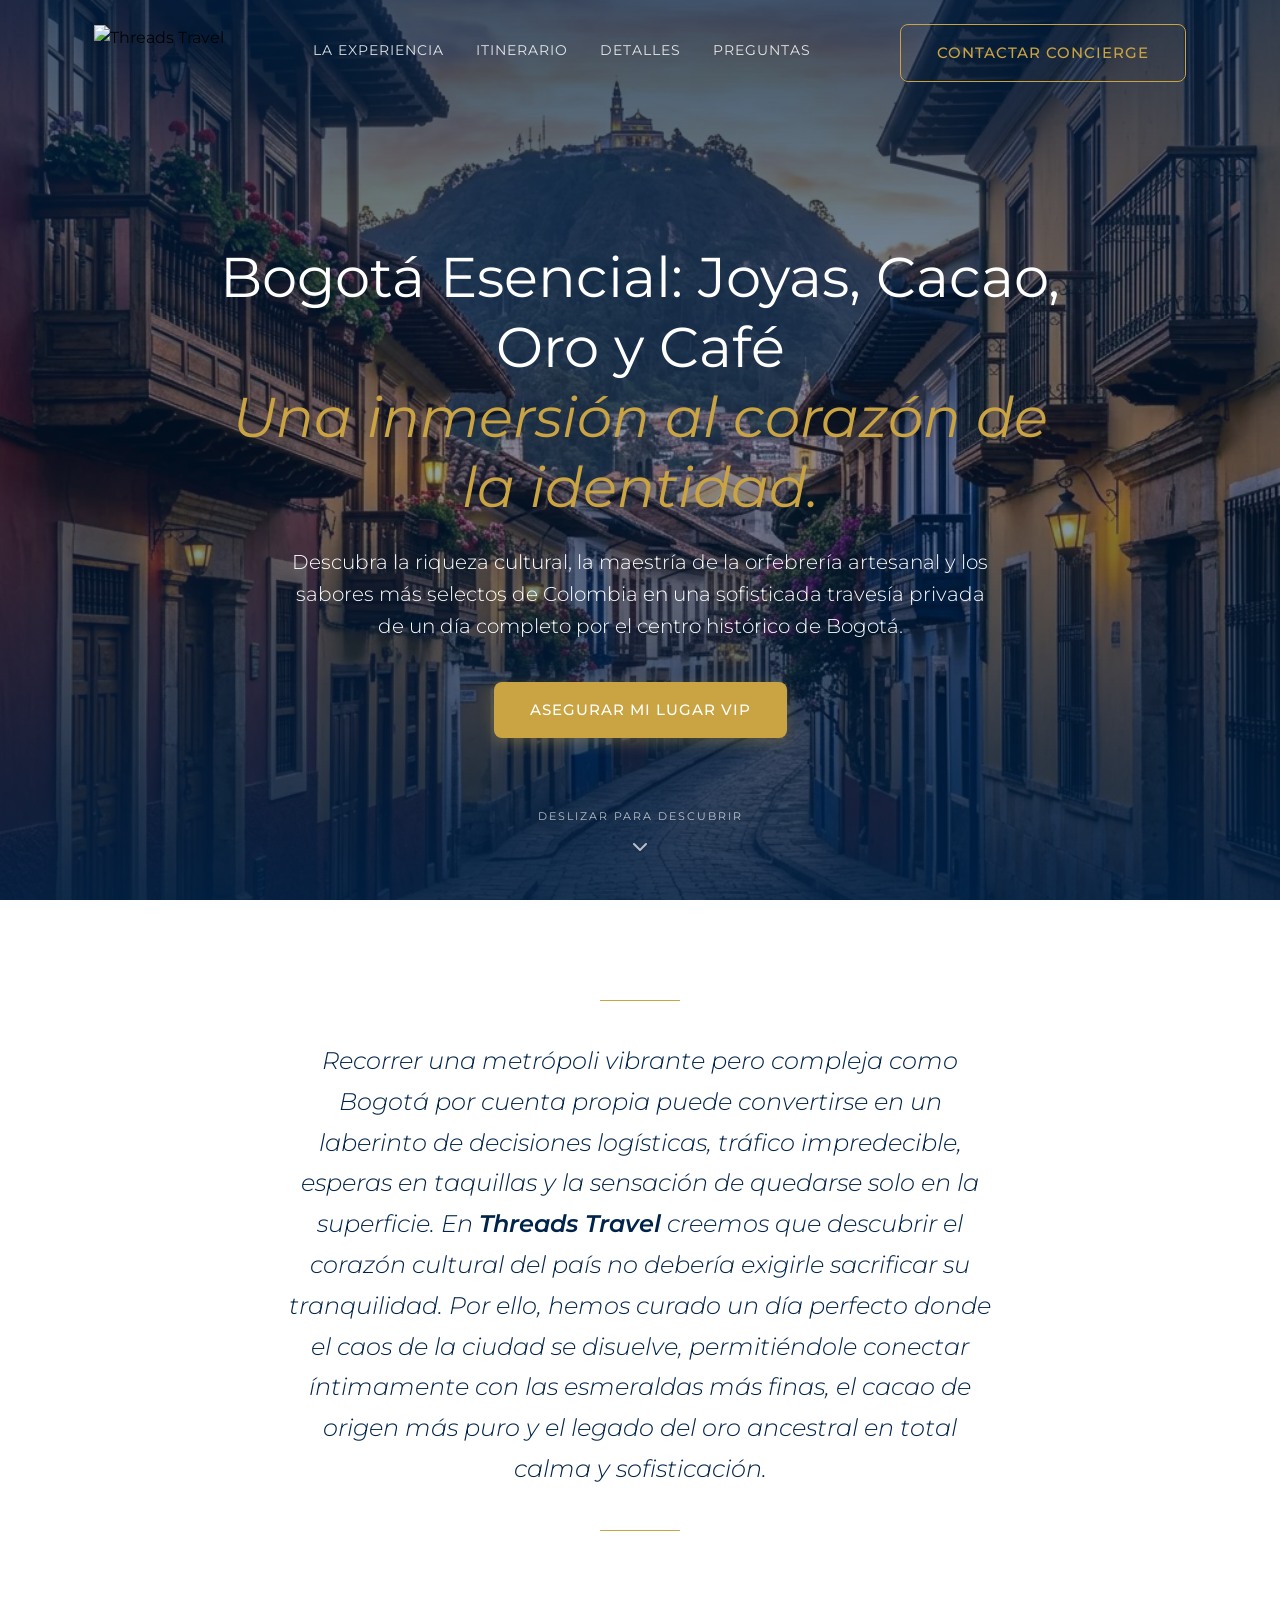
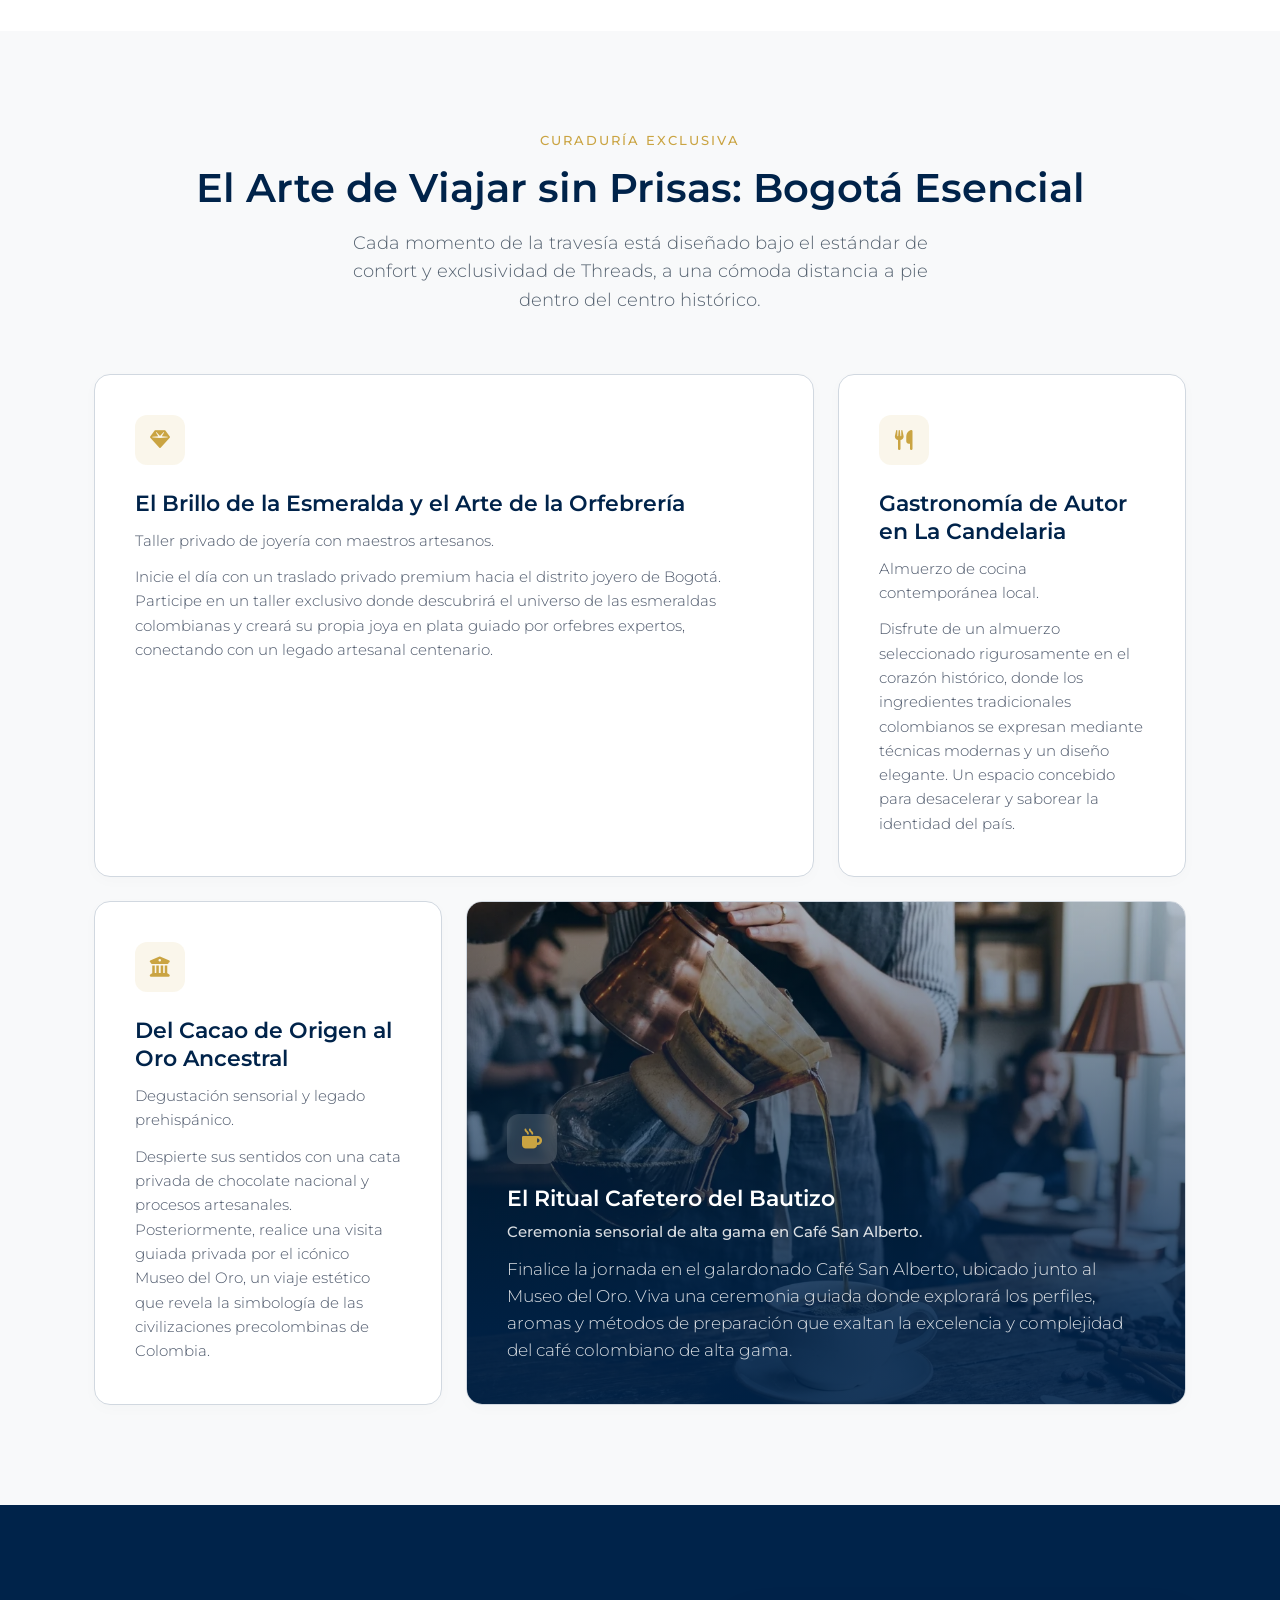
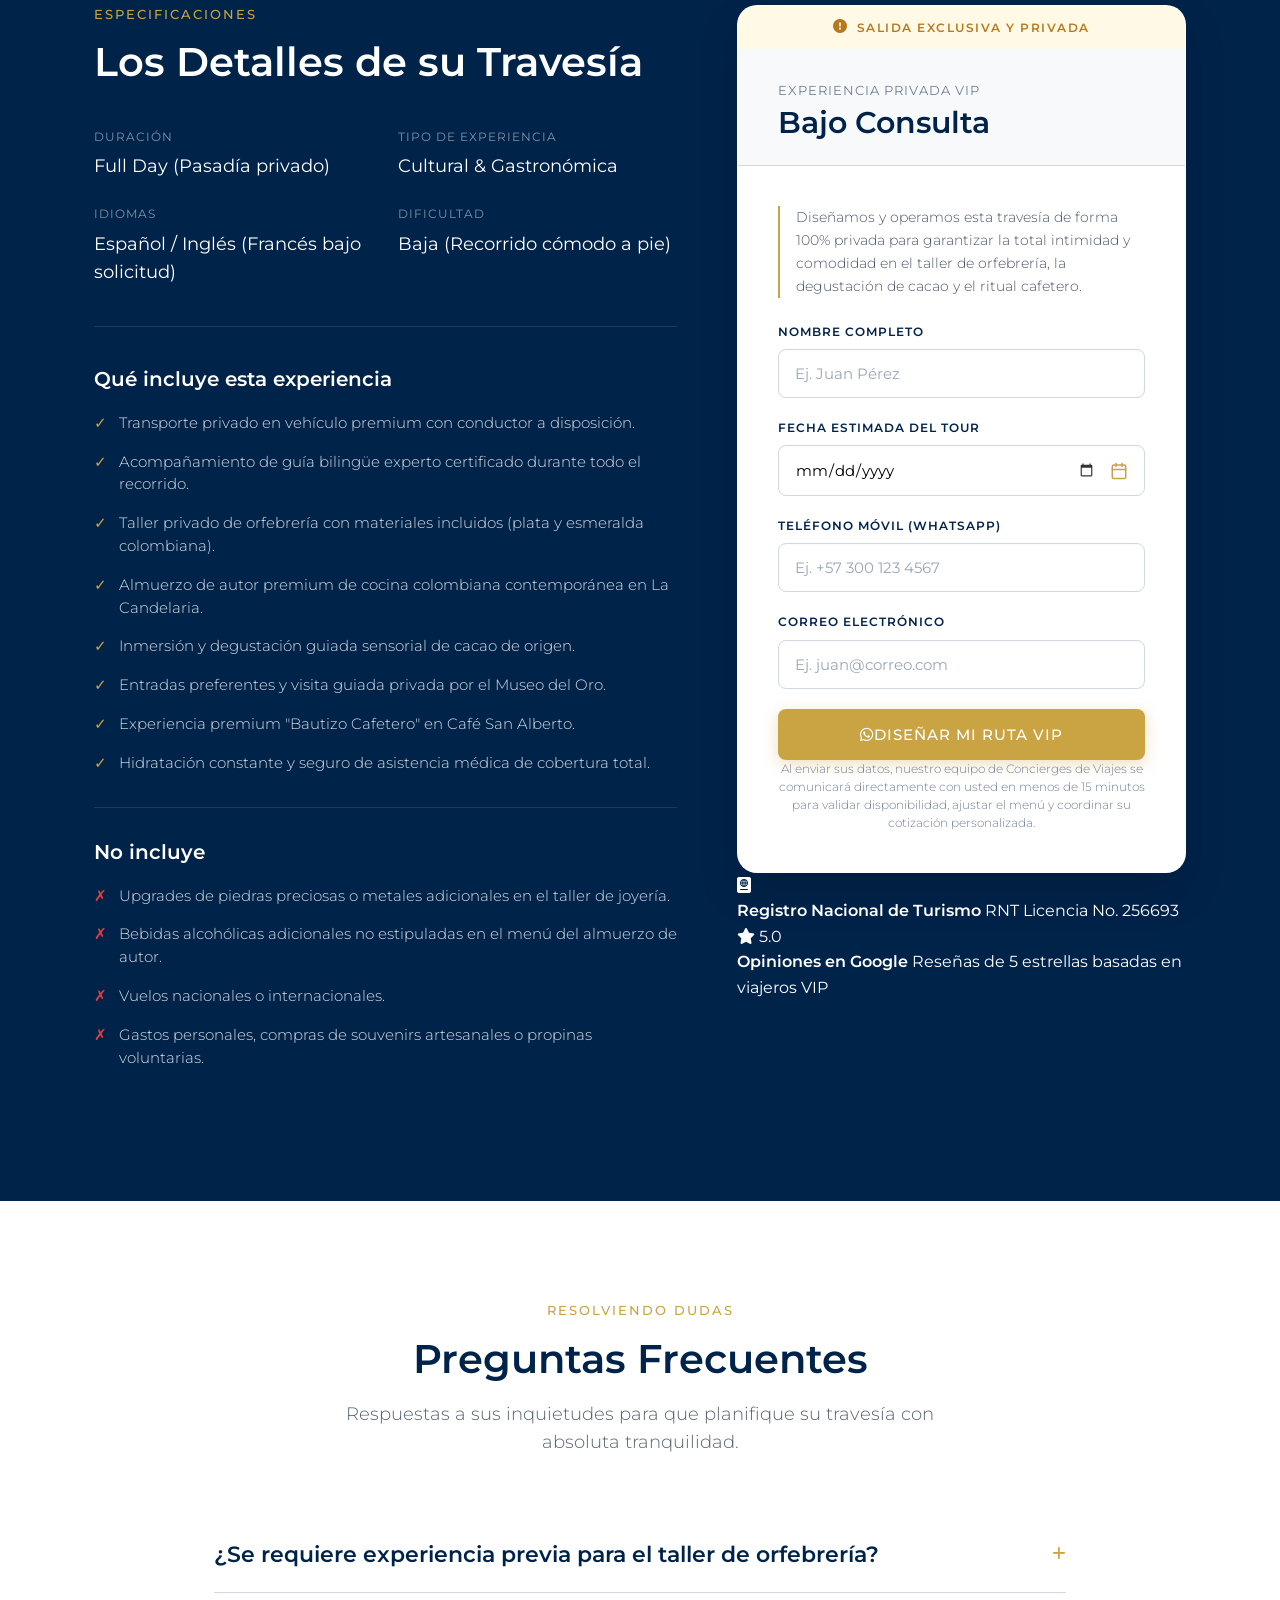
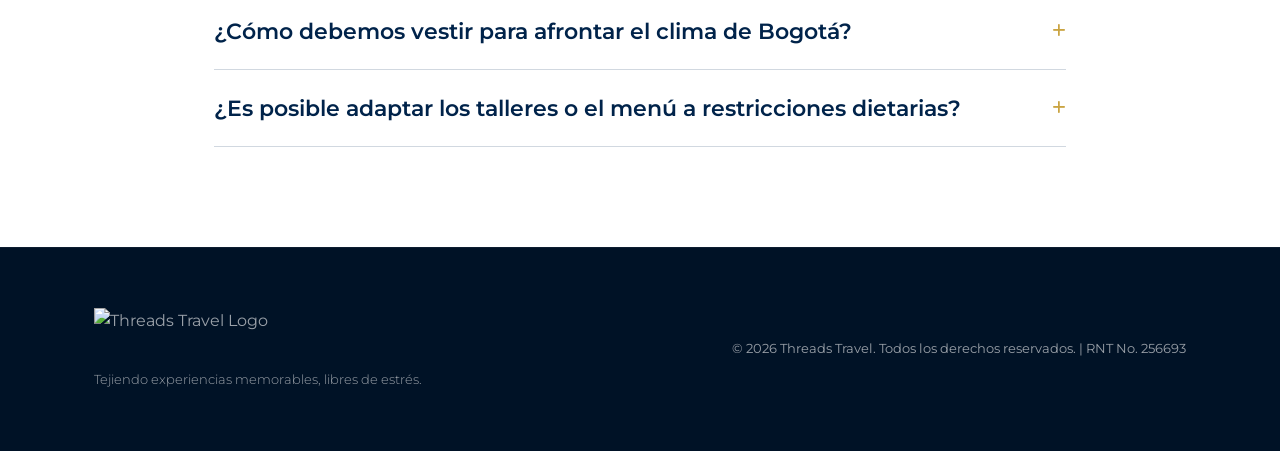
==== commit a70b850a: "Update logo URL to double-cropped version across all landing pages and style guide" ====
--- a/Bogota joyas cacao y cafe/index.html
+++ b/Bogota joyas cacao y cafe/index.html
@@ -141,7 +141,7 @@
     <header class="header">
         <div class="container header-container">
             <a href="https://threadstravel.com/" class="logo-link" title="Inicio Threads Travel">
-                <img src="https://threadstravel.com/wp-content/uploads/2026/05/cropped-Principal-fondo-oscuro-copia.png" alt="Threads Travel" class="logo-img">
+                <img src="https://threadstravel.com/wp-content/uploads/2026/05/cropped-cropped-Principal-fondo-oscuro-copia.png" alt="Threads Travel" class="logo-img">
             </a>
             <nav class="nav">
                 <a href="#experiencia" class="nav-link">La Experiencia</a>
@@ -419,7 +419,7 @@
         <div class="container footer-container">
             <div class="footer-brand">
                 <a href="https://threadstravel.com/" class="logo-link" title="Inicio Threads Travel">
-                    <img src="https://threadstravel.com/wp-content/uploads/2026/05/cropped-Principal-fondo-oscuro-copia.png" alt="Threads Travel" class="logo-img-footer">
+                    <img src="https://threadstravel.com/wp-content/uploads/2026/05/cropped-cropped-Principal-fondo-oscuro-copia.png" alt="Threads Travel Logo" class="logo-img-footer">
                 </a>
                 <p>Tejiendo experiencias memorables, libres de estrés.</p>
             </div>
